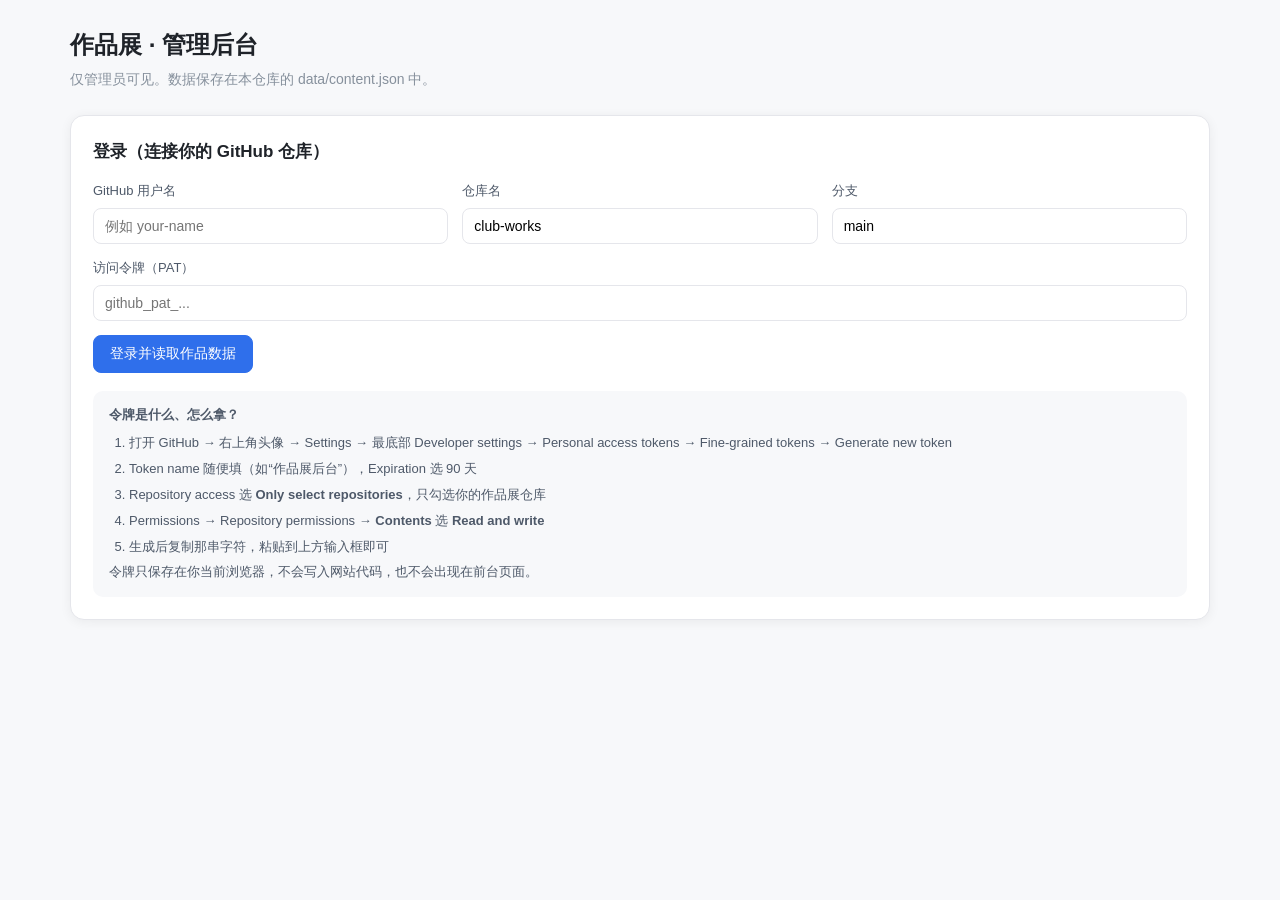
==== admin.html @ 790c39e0 "Initial commit" ====
<!DOCTYPE html>
<html lang="zh-CN">
<head>
  <meta charset="UTF-8">
  <meta name="viewport" content="width=device-width, initial-scale=1">
  <meta name="robots" content="noindex,nofollow">
  <title>管理后台 - 作品展</title>
  <link rel="stylesheet" href="assets/style.css">
</head>
<body>
<div class="admin-wrap">
  <h1>作品展 · 管理后台</h1>
  <div class="admin-sub">仅管理员可见。数据保存在本仓库的 data/content.json 中。</div>

  <!-- 登录 -->
  <div class="panel" id="login-panel">
    <h2>登录（连接你的 GitHub 仓库）</h2>
    <div class="form-row">
      <div class="field"><label>GitHub 用户名</label><input id="in-owner" placeholder="例如 your-name"></div>
      <div class="field"><label>仓库名</label><input id="in-repo" placeholder="club-works"></div>
      <div class="field"><label>分支</label><input id="in-branch" placeholder="main"></div>
    </div>
    <div class="form-row">
      <div class="field"><label>访问令牌（PAT）</label><input id="in-token" type="password" placeholder="github_pat_..."></div>
    </div>
    <div class="toolbar">
      <button class="btn btn-primary" id="btn-login">登录并读取作品数据</button>
    </div>
    <div class="help">
      <strong>令牌是什么、怎么拿？</strong>
      <ol>
        <li>打开 GitHub → 右上角头像 → Settings → 最底部 Developer settings → Personal access tokens → Fine-grained tokens → Generate new token</li>
        <li>Token name 随便填（如“作品展后台”），Expiration 选 90 天</li>
        <li>Repository access 选 <b>Only select repositories</b>，只勾选你的作品展仓库</li>
        <li>Permissions → Repository permissions → <b>Contents</b> 选 <b>Read and write</b></li>
        <li>生成后复制那串字符，粘贴到上方输入框即可</li>
      </ol>
      令牌只保存在你当前浏览器，不会写入网站代码，也不会出现在前台页面。
    </div>
  </div>

  <!-- 主体 -->
  <div id="app-panel" style="display:none">
    <div class="panel">
      <div class="toolbar">
        <button class="btn btn-primary" id="btn-save">保存并发布</button>
        <span class="status" id="status"></span>
        <span class="spacer"></span>
        <button class="btn" id="btn-logout">退出登录</button>
      </div>
      <div class="help">修改后必须点「保存并发布」才会写入仓库并生效；约 30–60 秒后刷新前台可见。</div>
    </div>

    <div class="admin-cols">
      <!-- 学生列表 -->
      <div class="panel">
        <h2>学生名单</h2>
        <div id="student-list"></div>
        <div class="toolbar" style="margin-top:14px">
          <button class="btn btn-primary btn-sm" id="btn-add-student">+ 新增学生</button>
        </div>
        <div class="divider"></div>
        <div class="toolbar">
          <button class="btn btn-sm" id="btn-rename">改名</button>
          <button class="btn btn-sm" id="btn-stu-visible">上架/下架</button>
          <button class="btn btn-danger btn-sm" id="btn-del-student">删除</button>
        </div>
      </div>

      <!-- 作品区 -->
      <div class="panel">
        <h2>作品管理 · <span id="work-student-name">—</span></h2>
        <div class="toolbar">
          <button class="btn btn-primary btn-sm" id="btn-add-work">+ 新增作品</button>
        </div>
        <div id="work-list"></div>
        <input type="hidden" id="cur-wid" value="">
        <div id="edit-area"></div>
      </div>
    </div>
  </div>
</div>

<script src="assets/config.js"></script>
<script src="assets/store.js"></script>
<script src="assets/admin.js"></script>
</body>
</html>
---- assets/style.css ----
/* 社团学生作品展 · 简洁清爽风格 */
:root {
  --bg: #f7f8fa;
  --card: #ffffff;
  --ink: #1f2329;
  --ink-2: #4e5969;
  --ink-3: #86909c;
  --line: #e5e6eb;
  --brand: #2f6feb;
  --brand-dark: #1d4fc9;
  --brand-soft: #eaf1ff;
  --ok: #00a870;
  --danger: #f53f3f;
  --shadow: 0 2px 12px rgba(0, 0, 0, .06);
  --radius: 14px;
}

* { box-sizing: border-box; }

body {
  margin: 0;
  background: var(--bg);
  color: var(--ink);
  font-family: -apple-system, BlinkMacSystemFont, "Segoe UI", "PingFang SC", "Microsoft YaHei", sans-serif;
  line-height: 1.6;
  -webkit-font-smoothing: antialiased;
}

a { color: var(--brand); text-decoration: none; }
a:hover { text-decoration: underline; }

.wrap { max-width: 1080px; margin: 0 auto; padding: 0 20px; }

/* 顶部 */
.site-header {
  background: var(--card);
  border-bottom: 1px solid var(--line);
  padding: 28px 0 24px;
}
.site-header h1 { margin: 0 0 6px; font-size: 26px; letter-spacing: .5px; }
.site-header p { margin: 0; color: var(--ink-2); font-size: 15px; }
.site-header .header-row { display: flex; align-items: flex-start; justify-content: space-between; gap: 16px; }
/* 返回首页：醒目大按钮 */
.btn-back {
  display: inline-flex; align-items: center; gap: 8px;
  padding: 13px 24px;
  background: var(--brand); color: #fff;
  border-radius: 10px; font-size: 16px; font-weight: 600;
  white-space: nowrap; box-shadow: 0 3px 10px rgba(47,111,235,.28);
  transition: background .15s, transform .15s, box-shadow .15s;
}
.btn-back:hover { background: var(--brand-dark); color: #fff; text-decoration: none; transform: translateY(-2px); box-shadow: 0 6px 16px rgba(47,111,235,.35); }
@media (max-width: 600px) {
  .site-header .header-row { flex-direction: column; align-items: stretch; }
  .btn-back { align-self: flex-start; }
}
/* 姓名卡片上的新窗口角标 */
.name-card .new-tab { font-size: 12px; color: var(--brand); margin-left: 5px; }

main { padding: 28px 0 60px; }

/* 搜索 */
.search-row { margin-bottom: 22px; }
.search-input {
  width: 100%; max-width: 420px; padding: 11px 14px;
  border: 1px solid var(--line); border-radius: 10px;
  font-size: 15px; background: var(--card); outline: none;
}
.search-input:focus { border-color: var(--brand); box-shadow: 0 0 0 3px var(--brand-soft); }

/* 姓名卡片 */
.grid { display: grid; grid-template-columns: repeat(auto-fill, minmax(190px, 1fr)); gap: 16px; }
.name-card {
  display: block; background: var(--card); border: 1px solid var(--line);
  border-radius: var(--radius); padding: 24px 18px; text-align: center;
  box-shadow: var(--shadow); transition: transform .15s, box-shadow .15s, border-color .15s;
  color: var(--ink);
}
.name-card:hover { transform: translateY(-3px); box-shadow: 0 8px 24px rgba(0,0,0,.1); border-color: var(--brand); text-decoration: none; }
.avatar {
  width: 56px; height: 56px; margin: 0 auto 12px; border-radius: 50%;
  background: var(--brand-soft); color: var(--brand);
  display: flex; align-items: center; justify-content: center;
  font-size: 22px; font-weight: 600;
}
.name-card .nm { font-size: 17px; font-weight: 600; }
.name-card .cnt { margin-top: 4px; font-size: 13px; color: var(--ink-3); }

/* 作品卡片 */
.work-grid { display: grid; grid-template-columns: repeat(auto-fill, minmax(280px, 1fr)); gap: 18px; }
.work-card {
  background: var(--card); border: 1px solid var(--line); border-radius: var(--radius);
  overflow: hidden; box-shadow: var(--shadow); display: flex; flex-direction: column;
}
.work-cover {
  width: 100%; aspect-ratio: 16 / 9; object-fit: cover; background: #f0f1f3;
  display: block; cursor: zoom-in; border: 0;
}
.work-cover-placeholder {
  width: 100%; aspect-ratio: 16 / 9; background: var(--brand-soft);
  display: flex; align-items: center; justify-content: center;
  color: var(--brand); font-size: 15px; cursor: zoom-in;
}
.work-body { padding: 16px 18px 18px; flex: 1; display: flex; flex-direction: column; }
.work-title { font-size: 17px; font-weight: 600; margin: 0 0 8px; }
.work-desc { font-size: 14px; color: var(--ink-2); margin: 0 0 16px; flex: 1; white-space: pre-wrap; word-break: break-word; }
.work-link {
  display: inline-block; align-self: flex-start; padding: 8px 16px;
  background: var(--brand); color: #fff; border-radius: 8px; font-size: 14px;
}
.work-link:hover { background: var(--brand-dark); text-decoration: none; }
.work-link.disabled { background: var(--line); color: var(--ink-3); pointer-events: none; }

/* 空状态 / 提示 */
.empty { text-align: center; padding: 70px 20px; color: var(--ink-3); }
.empty .big { font-size: 40px; margin-bottom: 10px; }
.notice {
  background: #fff7e8; border: 1px solid #ffd591; color: #874d00;
  padding: 12px 16px; border-radius: 10px; font-size: 14px; margin-bottom: 20px;
}
.error-box {
  background: #fff1f0; border: 1px solid #ffa39e; color: #a8071a;
  padding: 14px 16px; border-radius: 10px; font-size: 14px; margin: 20px 0;
}

/* 灯箱 */
.lightbox {
  position: fixed; inset: 0; background: rgba(0,0,0,.82); z-index: 999;
  display: none; align-items: center; justify-content: center; padding: 30px; cursor: zoom-out;
}
.lightbox.show { display: flex; }
.lightbox img { max-width: 100%; max-height: 100%; border-radius: 6px; }

/* 页脚 */
.site-footer { text-align: center; color: var(--ink-3); font-size: 13px; padding: 24px 0 40px; }

/* ===== 后台 ===== */
.admin-wrap { max-width: 1180px; margin: 0 auto; padding: 0 20px 60px; }
.admin-wrap h1 { font-size: 24px; margin: 26px 0 4px; }
.admin-sub { color: var(--ink-3); font-size: 14px; margin-bottom: 24px; }

.panel {
  background: var(--card); border: 1px solid var(--line); border-radius: var(--radius);
  padding: 22px; box-shadow: var(--shadow); margin-bottom: 18px;
}
.panel h2 { font-size: 17px; margin: 0 0 16px; }

.form-row { display: flex; flex-wrap: wrap; gap: 14px; margin-bottom: 14px; }
.field { display: flex; flex-direction: column; gap: 6px; flex: 1; min-width: 180px; }
.field label { font-size: 13px; color: var(--ink-2); }
.field input, .field textarea, .field select {
  width: 100%; padding: 9px 11px; border: 1px solid var(--line); border-radius: 8px;
  font-size: 14px; font-family: inherit; outline: none; background: #fff;
}
.field input:focus, .field textarea:focus { border-color: var(--brand); box-shadow: 0 0 0 3px var(--brand-soft); }
.field textarea { min-height: 72px; resize: vertical; }

.btn {
  display: inline-flex; align-items: center; justify-content: center; gap: 6px;
  padding: 9px 16px; border: 1px solid var(--line); border-radius: 8px;
  background: #fff; color: var(--ink); font-size: 14px; cursor: pointer; font-family: inherit;
}
.btn:hover { border-color: var(--brand); color: var(--brand); }
.btn-primary { background: var(--brand); color: #fff; border-color: var(--brand); }
.btn-primary:hover { background: var(--brand-dark); color: #fff; }
.btn-danger { color: var(--danger); }
.btn-danger:hover { border-color: var(--danger); color: var(--danger); }
.btn-sm { padding: 5px 10px; font-size: 13px; }
.btn:disabled { opacity: .5; cursor: not-allowed; }

.toolbar { display: flex; flex-wrap: wrap; gap: 10px; align-items: center; margin-bottom: 18px; }
.toolbar .spacer { flex: 1; }
.status { font-size: 13px; color: var(--ok); }
.status.err { color: var(--danger); }

.admin-cols { display: grid; grid-template-columns: 320px 1fr; gap: 18px; align-items: start; }
@media (max-width: 860px) { .admin-cols { grid-template-columns: 1fr; } }

.list-item {
  display: flex; align-items: center; gap: 8px; padding: 10px 12px;
  border: 1px solid var(--line); border-radius: 10px; margin-bottom: 8px; cursor: pointer;
  background: #fff;
}
.list-item:hover { border-color: var(--brand); }
.list-item.active { border-color: var(--brand); background: var(--brand-soft); }
.list-item.hidden-item { opacity: .55; }
.list-item .grow { flex: 1; min-width: 0; overflow: hidden; text-overflow: ellipsis; white-space: nowrap; }
.list-item .mini { font-size: 12px; color: var(--ink-3); }

.work-edit {
  border: 1px dashed var(--brand); background: #f8faff;
  border-radius: 10px; padding: 16px; margin-top: 14px;
}
.thumb-preview {
  width: 100%; max-width: 220px; aspect-ratio: 16/9; object-fit: cover;
  border-radius: 8px; border: 1px solid var(--line); background: #f0f1f3; display: block;
}
.help { font-size: 13px; color: var(--ink-2); background: #f7f8fa; border-radius: 10px; padding: 14px 16px; }
.help ol { margin: 8px 0 0; padding-left: 20px; }
.help li { margin-bottom: 5px; }
code { background: #f0f1f3; padding: 1px 5px; border-radius: 4px; font-size: 12px; }
.divider { height: 1px; background: var(--line); margin: 20px 0; }
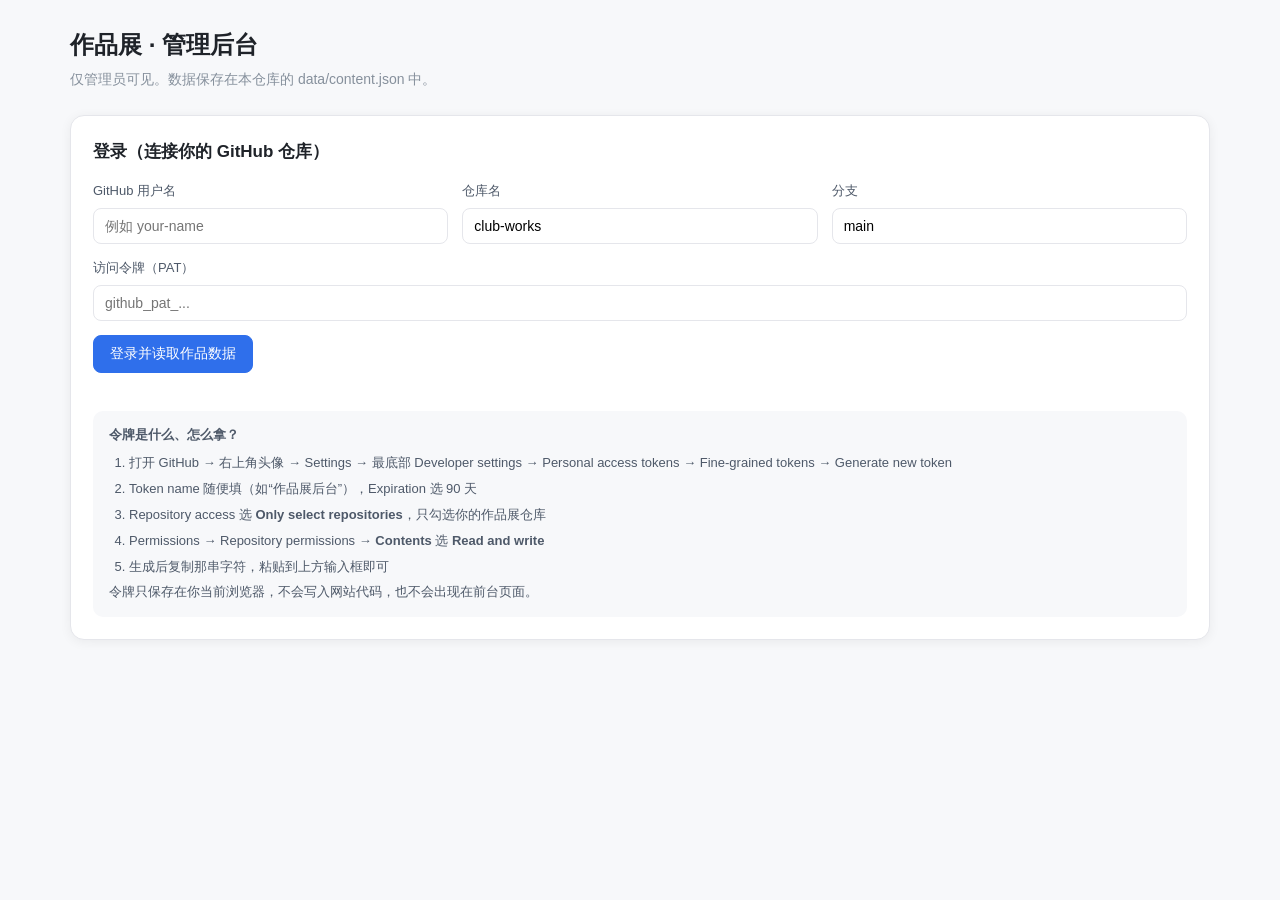
==== commit a3a95552: "修复后台登录状态提示被隐藏的问题" ====
--- a/admin.html
+++ b/admin.html
@@ -26,6 +26,7 @@
     <div class="toolbar">
       <button class="btn btn-primary" id="btn-login">登录并读取作品数据</button>
     </div>
+    <div id="login-status" class="status" style="margin-top:12px;min-height:20px"></div>
     <div class="help">
       <strong>令牌是什么、怎么拿？</strong>
       <ol>
